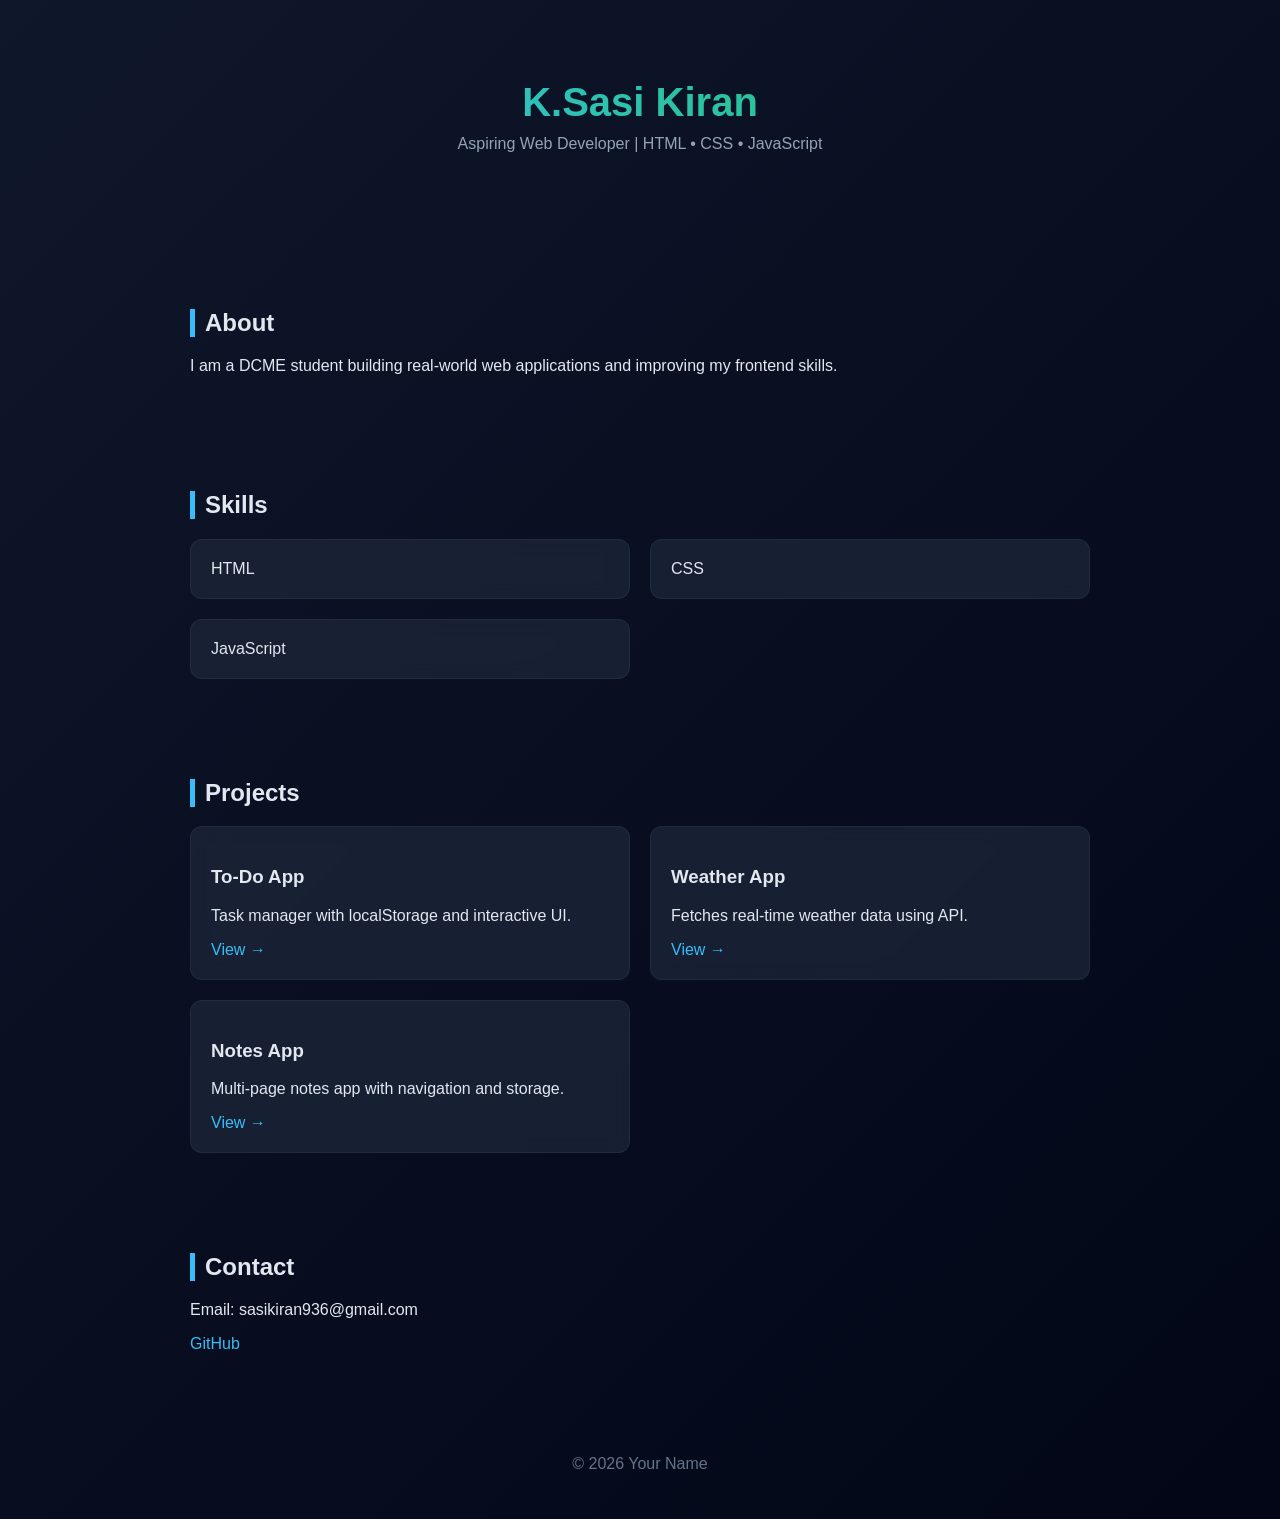
==== index.html @ 4ee96395 "Update link for Weather App in index.html" ====
<!DOCTYPE html>
<html lang="en">
<head>
<meta charset="UTF-8">
<meta name="viewport" content="width=device-width, initial-scale=1.0">
<title>Portfolio</title>

<style>
body {
  margin: 0;
  font-family: Arial, sans-serif;
  background: linear-gradient(135deg, #0f172a, #020617);
  color: #e2e8f0;
}

/* HEADER */
header {
  text-align: center;
  padding: 80px 20px;
}

header h1 {
  font-size: 40px;
  margin: 0;
  background: linear-gradient(90deg, #38bdf8, #22c55e);
  -webkit-background-clip: text;
  color: transparent;
}

header p {
  color: #94a3b8;
  margin-top: 10px;
}

/* SECTION */
section {
  max-width: 900px;
  margin: auto;
  padding: 40px 20px;
}

/* TITLES */
h2 {
  border-left: 5px solid #38bdf8;
  padding-left: 10px;
}

/* GRID */
.grid {
  display: grid;
  gap: 20px;
}

@media (min-width: 600px) {
  .grid {
    grid-template-columns: 1fr 1fr;
  }
}

/* CARD */
.card {
  background: rgba(30, 41, 59, 0.7);
  backdrop-filter: blur(10px);
  padding: 20px;
  border-radius: 12px;
  transition: all 0.4s ease;
  border: 1px solid rgba(255,255,255,0.05);
  opacity: 0;
  transform: translateY(40px);
}

/* HOVER EFFECT */
.card:hover {
  transform: translateY(-10px) scale(1.03);
  box-shadow: 0 20px 50px rgba(56,189,248,0.25);
}

/* LINK */
a {
  color: #38bdf8;
  text-decoration: none;
}

/* SCROLL ANIMATION ACTIVE */
.show {
  opacity: 1;
  transform: translateY(0);
}

/* STAGGER EFFECT */
.card:nth-child(1) { transition-delay: 0.1s; }
.card:nth-child(2) { transition-delay: 0.2s; }
.card:nth-child(3) { transition-delay: 0.3s; }

/* SECTION FADE */
.section {
  opacity: 0;
  transform: translateY(50px);
  transition: all 0.6s ease;
}

.section.show {
  opacity: 1;
  transform: translateY(0);
}

/* FOOTER */
footer {
  text-align: center;
  padding: 30px;
  color: #64748b;
}
</style>
</head>

<body>

<header class="section">
  <h1>K.Sasi Kiran</h1>
  <p>Aspiring Web Developer | HTML • CSS • JavaScript</p>
</header>

<section class="section">
  <h2>About</h2>
  <p>I am a DCME student building real-world web applications and improving my frontend skills.</p>
</section>

<section class="section">
  <h2>Skills</h2>
  <div class="grid">
    <div class="card">HTML</div>
    <div class="card">CSS</div>
    <div class="card">JavaScript</div>
  </div>
</section>

<section class="section">
  <h2>Projects</h2>
  <div class="grid">

    <div class="card">
      <h3>To-Do App</h3>
      <p>Task manager with localStorage and interactive UI.</p>
      <a href="https://sasikiran936-lab.github.io/Todo-app/" target="_blank">View →</a>
    </div>

    <div class="card">
      <h3>Weather App</h3>
      <p>Fetches real-time weather data using API.</p>
      <a href="https://sasikiran936-lab.github.io/Weatherapp/" target="_blank">View →</a>
    </div>

    <div class="card">
      <h3>Notes App</h3>
      <p>Multi-page notes app with navigation and storage.</p>
      <a href="https://sasikiran936-lab.github.io/notes-app/" target="_blank">View →</a>
    </div>

  </div>
</section>

<section class="section">
  <h2>Contact</h2>
  <p>Email: sasikiran936@gmail.com</p>
  <p>
    <a href="https://github.com/sasikiran936-lab" target="_blank">GitHub</a>
  </p>
</section>

<footer>
  <p>© 2026 Your Name</p>
</footer>

<script>
const observer = new IntersectionObserver((entries) => {
  entries.forEach(entry => {
    if (entry.isIntersecting) {
      entry.target.classList.add("show");
    }
  });
}, { threshold: 0.2 });

document.querySelectorAll(".section, .card").forEach(el => {
  observer.observe(el);
});
</script>

</body>
      </html>
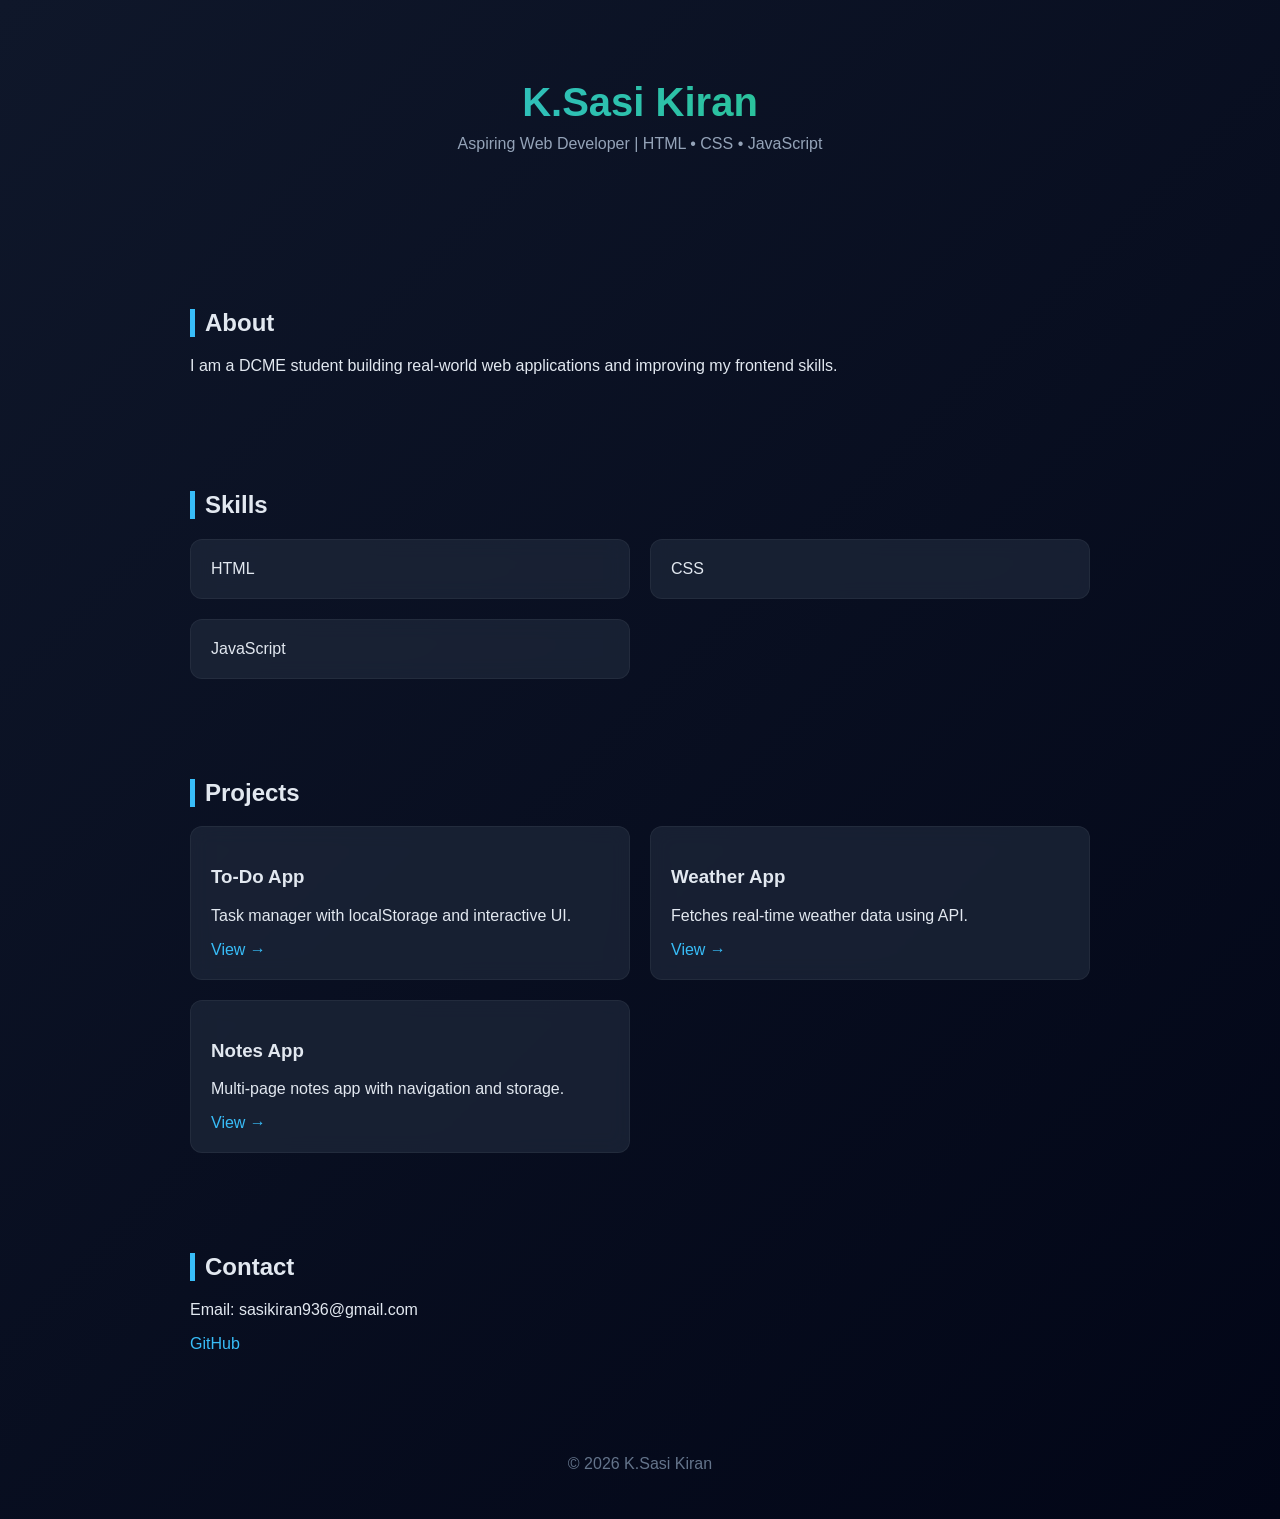
==== commit f904800c: "Update footer copyright name" ====
--- a/index.html
+++ b/index.html
@@ -168,7 +168,7 @@
 </section>
 
 <footer>
-  <p>© 2026 Your Name</p>
+  <p>© 2026 K.Sasi Kiran</p>
 </footer>
 
 <script>
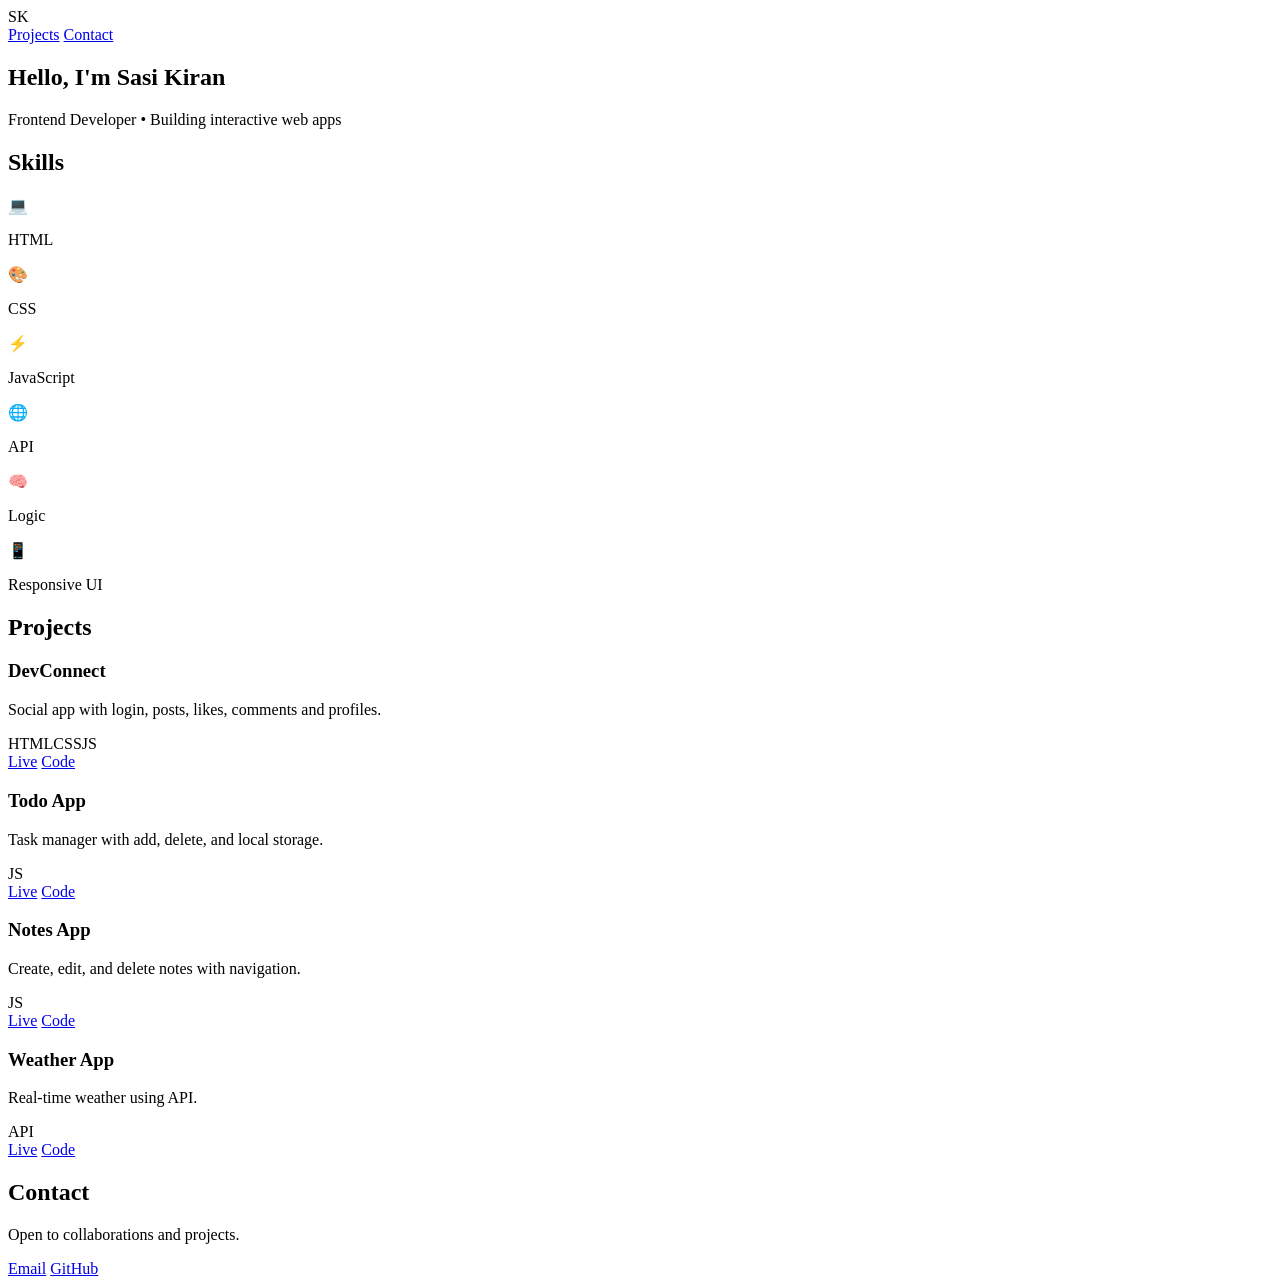
==== commit 9c4d6a88: "Refactor index.html for improved structure and content" ====
--- a/index.html
+++ b/index.html
@@ -1,189 +1,149 @@
 <!DOCTYPE html>
 <html lang="en">
 <head>
-<meta charset="UTF-8">
-<meta name="viewport" content="width=device-width, initial-scale=1.0">
-<title>Portfolio</title>
-
-<style>
-body {
-  margin: 0;
-  font-family: Arial, sans-serif;
-  background: linear-gradient(135deg, #0f172a, #020617);
-  color: #e2e8f0;
-}
-
-/* HEADER */
-header {
-  text-align: center;
-  padding: 80px 20px;
-}
-
-header h1 {
-  font-size: 40px;
-  margin: 0;
-  background: linear-gradient(90deg, #38bdf8, #22c55e);
-  -webkit-background-clip: text;
-  color: transparent;
-}
-
-header p {
-  color: #94a3b8;
-  margin-top: 10px;
-}
-
-/* SECTION */
-section {
-  max-width: 900px;
-  margin: auto;
-  padding: 40px 20px;
-}
-
-/* TITLES */
-h2 {
-  border-left: 5px solid #38bdf8;
-  padding-left: 10px;
-}
-
-/* GRID */
-.grid {
-  display: grid;
-  gap: 20px;
-}
-
-@media (min-width: 600px) {
-  .grid {
-    grid-template-columns: 1fr 1fr;
-  }
-}
-
-/* CARD */
-.card {
-  background: rgba(30, 41, 59, 0.7);
-  backdrop-filter: blur(10px);
-  padding: 20px;
-  border-radius: 12px;
-  transition: all 0.4s ease;
-  border: 1px solid rgba(255,255,255,0.05);
-  opacity: 0;
-  transform: translateY(40px);
-}
-
-/* HOVER EFFECT */
-.card:hover {
-  transform: translateY(-10px) scale(1.03);
-  box-shadow: 0 20px 50px rgba(56,189,248,0.25);
-}
-
-/* LINK */
-a {
-  color: #38bdf8;
-  text-decoration: none;
-}
-
-/* SCROLL ANIMATION ACTIVE */
-.show {
-  opacity: 1;
-  transform: translateY(0);
-}
-
-/* STAGGER EFFECT */
-.card:nth-child(1) { transition-delay: 0.1s; }
-.card:nth-child(2) { transition-delay: 0.2s; }
-.card:nth-child(3) { transition-delay: 0.3s; }
-
-/* SECTION FADE */
-.section {
-  opacity: 0;
-  transform: translateY(50px);
-  transition: all 0.6s ease;
-}
-
-.section.show {
-  opacity: 1;
-  transform: translateY(0);
-}
-
-/* FOOTER */
-footer {
-  text-align: center;
-  padding: 30px;
-  color: #64748b;
-}
-</style>
+  <meta charset="UTF-8" />
+  <meta name="viewport" content="width=device-width, initial-scale=1.0"/>
+  <title>Sasi Kiran | Portfolio</title>
+  <link rel="stylesheet" href="style.css" />
 </head>
-
 <body>
 
-<header class="section">
-  <h1>K.Sasi Kiran</h1>
-  <p>Aspiring Web Developer | HTML • CSS • JavaScript</p>
+<!-- NAV -->
+<header class="nav">
+  <div class="logo">SK</div>
+  <nav>
+    <a href="#projects">Projects</a>
+    <a href="#contact">Contact</a>
+  </nav>
 </header>
 
-<section class="section">
-  <h2>About</h2>
-  <p>I am a DCME student building real-world web applications and improving my frontend skills.</p>
+<!-- HERO -->
+<section class="hero">
+  <div class="blob blob1"></div>
+  <div class="blob blob2"></div>
+
+  <h1>Hello, I'm <span>Sasi Kiran</span></h1>
+  <p>Frontend Developer • Building interactive web apps</p>
 </section>
+<section id="skills" class="section">
+  <h2>Skills</h2>
 
-<section class="section">
-  <h2>Skills</h2>
-  <div class="grid">
-    <div class="card">HTML</div>
-    <div class="card">CSS</div>
-    <div class="card">JavaScript</div>
-  </div>
-</section>
+  <div class="skills-grid">
 
-<section class="section">
-  <h2>Projects</h2>
-  <div class="grid">
-
-    <div class="card">
-      <h3>To-Do App</h3>
-      <p>Task manager with localStorage and interactive UI.</p>
-      <a href="https://sasikiran936-lab.github.io/Todo-app/" target="_blank">View →</a>
+    <div class="skill-card">
+      <span>💻</span>
+      <p>HTML</p>
     </div>
 
-    <div class="card">
-      <h3>Weather App</h3>
-      <p>Fetches real-time weather data using API.</p>
-      <a href="https://sasikiran936-lab.github.io/Weatherapp/" target="_blank">View →</a>
+    <div class="skill-card">
+      <span>🎨</span>
+      <p>CSS</p>
     </div>
 
-    <div class="card">
-      <h3>Notes App</h3>
-      <p>Multi-page notes app with navigation and storage.</p>
-      <a href="https://sasikiran936-lab.github.io/notes-app/" target="_blank">View →</a>
+    <div class="skill-card">
+      <span>⚡</span>
+      <p>JavaScript</p>
+    </div>
+
+    <div class="skill-card">
+      <span>🌐</span>
+      <p>API</p>
+    </div>
+
+    <div class="skill-card">
+      <span>🧠</span>
+      <p>Logic</p>
+    </div>
+
+    <div class="skill-card">
+      <span>📱</span>
+      <p>Responsive UI</p>
     </div>
 
   </div>
 </section>
 
-<section class="section">
-  <h2>Contact</h2>
-  <p>Email: sasikiran936@gmail.com</p>
-  <p>
-    <a href="https://github.com/sasikiran936-lab" target="_blank">GitHub</a>
-  </p>
+<!-- PROJECTS -->
+<section id="projects" class="section">
+  <h2>Projects</h2>
+
+  <div class="grid">
+
+    <!-- DEVCONNECT -->
+    <div class="card">
+      <div class="shine"></div>
+      <h3>DevConnect</h3>
+      <p>Social app with login, posts, likes, comments and profiles.</p>
+
+      <div class="tags">
+        <span>HTML</span><span>CSS</span><span>JS</span>
+      </div>
+
+      <div class="actions">
+        <a href="https://sasikiran936-lab.github.io/devconnect/" target="_blank">Live</a>
+        <a href="https://github.com/sasikiran936-lab/devconnect" target="_blank">Code</a>
+      </div>
+    </div>
+
+    <!-- TODO -->
+    <div class="card">
+      <div class="shine"></div>
+      <h3>Todo App</h3>
+      <p>Task manager with add, delete, and local storage.</p>
+
+      <div class="tags"><span>JS</span></div>
+
+      <div class="actions">
+        <a href="https://sasikiran936-lab.github.io/Todo-app/" target="_blank">Live</a>
+        <a href="https://github.com/sasikiran936-lab/Todo-app" target="_blank">Code</a>
+      </div>
+    </div>
+
+    <!-- NOTES -->
+    <div class="card">
+      <div class="shine"></div>
+      <h3>Notes App</h3>
+      <p>Create, edit, and delete notes with navigation.</p>
+
+      <div class="tags"><span>JS</span></div>
+
+      <div class="actions">
+        <a href="https://sasikiran936-lab.github.io/Notes-app/" target="_blank">Live</a>
+        <a href="https://github.com/sasikiran936-lab/Notes-app" target="_blank">Code</a>
+      </div>
+    </div>
+
+    <!-- WEATHER -->
+    <div class="card">
+      <div class="shine"></div>
+      <h3>Weather App</h3>
+      <p>Real-time weather using API.</p>
+
+      <div class="tags"><span>API</span></div>
+
+      <div class="actions">
+        <a href="https://sasikiran936-lab.github.io/Weather-app/" target="_blank">Live</a>
+        <a href="https://github.com/sasikiran936-lab/Weather-app" target="_blank">Code</a>
+      </div>
+    </div>
+
+  </div>
 </section>
 
-<footer>
-  <p>© 2026 K.Sasi Kiran</p>
-</footer>
+<!-- CONTACT -->
+<section id="contact" class="section">
+  <h2>Contact</h2>
 
-<script>
-const observer = new IntersectionObserver((entries) => {
-  entries.forEach(entry => {
-    if (entry.isIntersecting) {
-      entry.target.classList.add("show");
-    }
-  });
-}, { threshold: 0.2 });
+  <div class="contact-box">
+    <p>Open to collaborations and projects.</p>
 
-document.querySelectorAll(".section, .card").forEach(el => {
-  observer.observe(el);
-});
-</script>
+    <div class="contact-actions">
+      <a href="mailto:your@email.com">Email</a>
+      <a href="https://github.com/sasikiran936-lab" target="_blank">GitHub</a>
+    </div>
+  </div>
+</section>
 
+<script src="script.js"></script>
 </body>
-      </html>
+    </html>
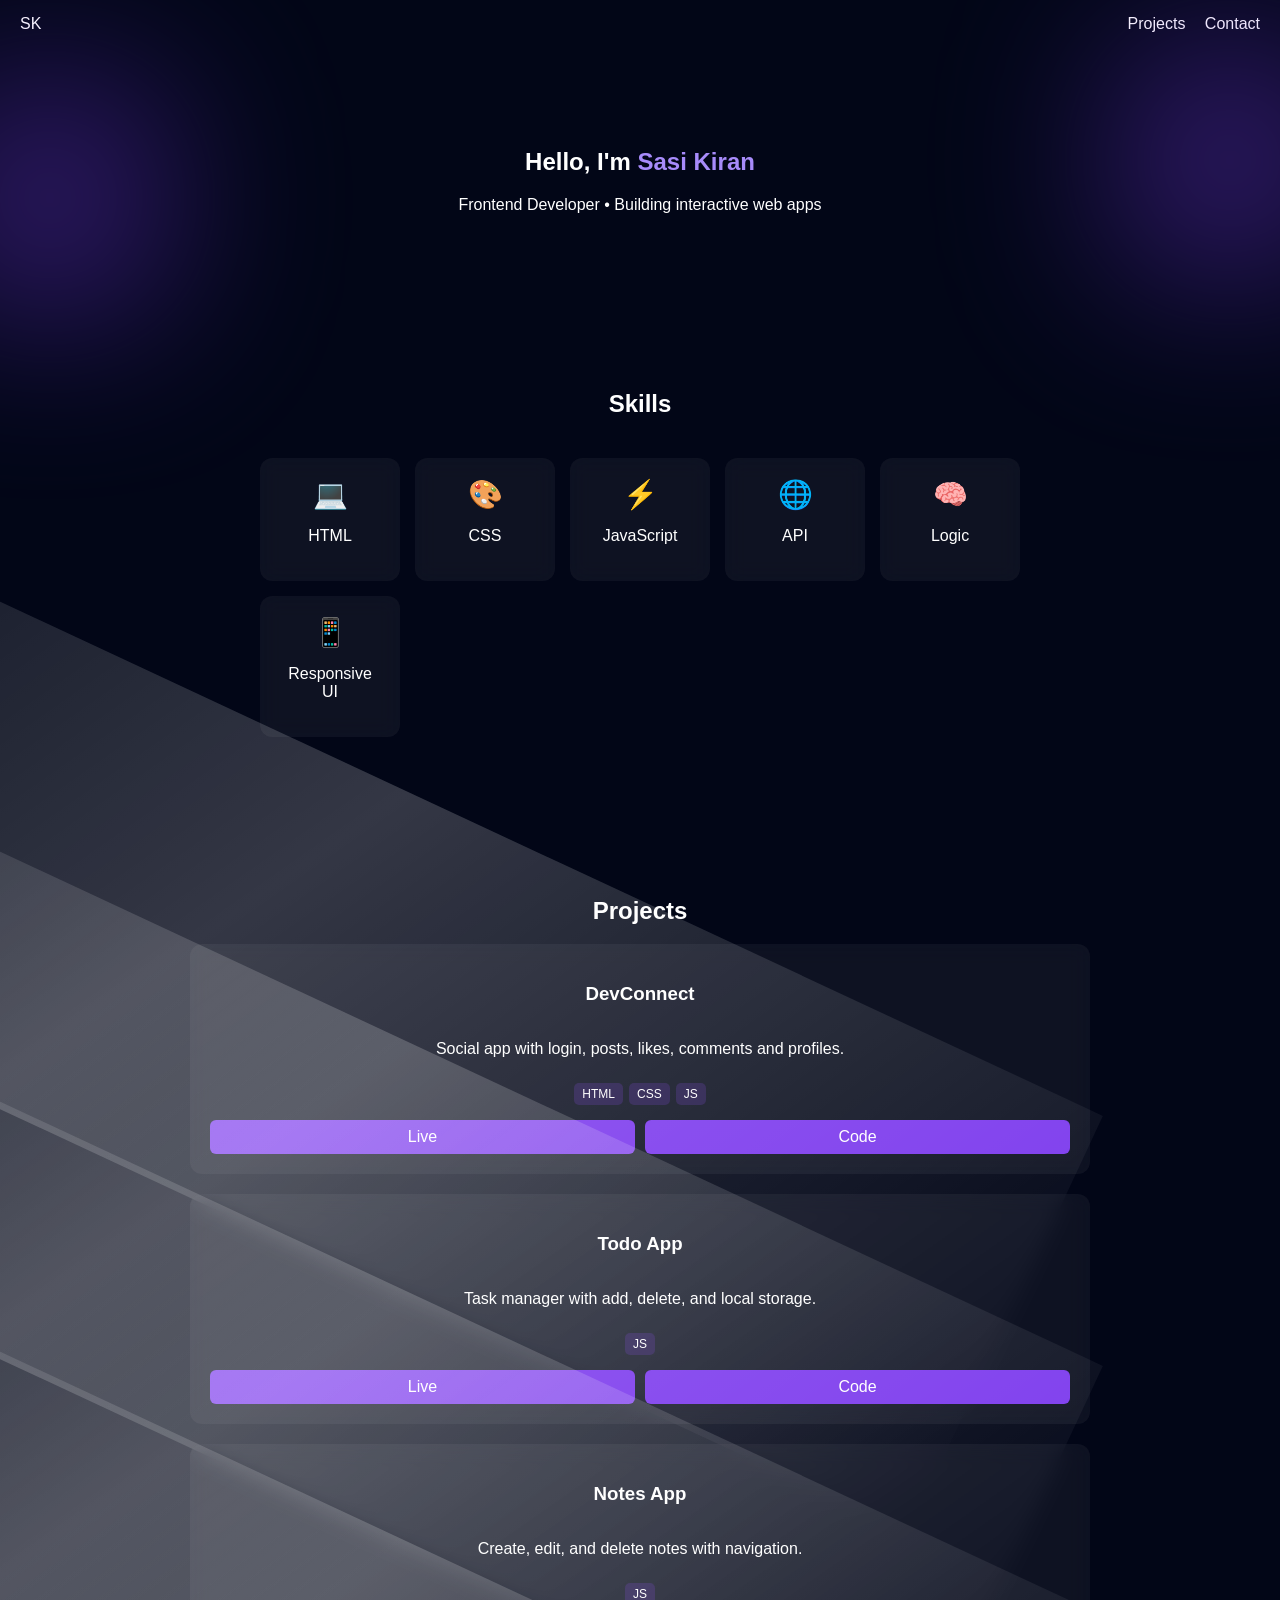
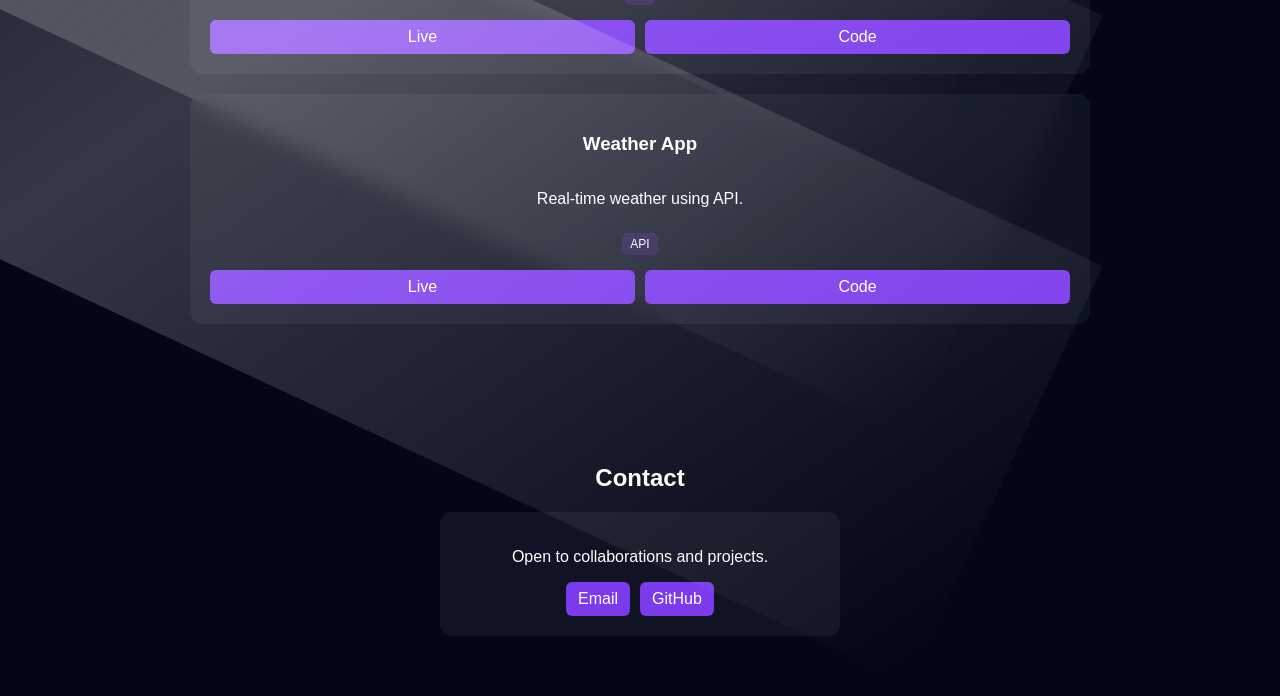
==== commit 411d2561: "Update links and email in index.html" ====
--- a/index.html
+++ b/index.html
@@ -108,8 +108,8 @@
       <div class="tags"><span>JS</span></div>
 
       <div class="actions">
-        <a href="https://sasikiran936-lab.github.io/Notes-app/" target="_blank">Live</a>
-        <a href="https://github.com/sasikiran936-lab/Notes-app" target="_blank">Code</a>
+        <a href="https://sasikiran936-lab.github.io/notes-app/" target="_blank">Live</a>
+        <a href="https://github.com/sasikiran936-lab/notes-app" target="_blank">Code</a>
       </div>
     </div>
 
@@ -122,8 +122,8 @@
       <div class="tags"><span>API</span></div>
 
       <div class="actions">
-        <a href="https://sasikiran936-lab.github.io/Weather-app/" target="_blank">Live</a>
-        <a href="https://github.com/sasikiran936-lab/Weather-app" target="_blank">Code</a>
+        <a href="https://sasikiran936-lab.github.io/Weatherapp/" target="_blank">Live</a>
+        <a href="https://github.com/sasikiran936-lab/Weatherapp" target="_blank">Code</a>
       </div>
     </div>
 
@@ -138,7 +138,7 @@
     <p>Open to collaborations and projects.</p>
 
     <div class="contact-actions">
-      <a href="mailto:your@email.com">Email</a>
+      <a href="mailto:sasikiran936@gmail.com">Email</a>
       <a href="https://github.com/sasikiran936-lab" target="_blank">GitHub</a>
     </div>
   </div>
--- a/style.css
+++ b/style.css
@@ -0,0 +1,211 @@
+* { box-sizing: border-box; }
+
+body {
+  margin: 0;
+  font-family: Arial;
+  background: #020617;
+  color: white;
+  overflow-x: hidden;
+}
+
+/* NAV */
+.nav {
+  display: flex;
+  justify-content: space-between;
+  padding: 15px 20px;
+  background: #020617;
+}
+
+.nav a {
+  margin-left: 15px;
+  text-decoration: none;
+  color: white;
+}
+
+/* HERO */
+.hero {
+  text-align: center;
+  padding: 80px 20px;
+  position: relative;
+}
+
+.hero span {
+  color: #a78bfa;
+}
+
+/* BLOBS */
+.blob {
+  position: absolute;
+  width: 300px;
+  height: 300px;
+  background: radial-gradient(circle,#7c3aed,transparent);
+  filter: blur(80px);
+  opacity: 0.5;
+}
+
+.blob1 { top: 0; left: -100px; }
+.blob2 { bottom: 0; right: -100px; }
+
+/* SECTION */
+.section {
+  padding: 60px 20px;
+  text-align: center;
+}
+
+/* GRID */
+.grid {
+  display: grid;
+  gap: 20px;
+  max-width: 900px;
+  margin: auto;
+}
+
+/* CARD */
+.card {
+  position: relative;
+  background: rgba(255,255,255,0.05);
+  backdrop-filter: blur(10px);
+  padding: 20px;
+  border-radius: 12px;
+
+  display: flex;
+  flex-direction: column;
+  justify-content: space-between;
+
+  min-height: 230px;
+
+  opacity: 0;
+  transform: translateY(30px);
+  transition: 0.4s;
+}
+
+/* HOVER */
+.card:hover {
+  transform: translateY(-8px) scale(1.02);
+}
+
+/* SHINE */
+.shine {
+  position: absolute;
+  width: 200%;
+  height: 200%;
+  background: linear-gradient(120deg,transparent,rgba(255,255,255,0.2),transparent);
+  transform: rotate(25deg);
+  top: -100%;
+  left: -100%;
+}
+
+.card:hover .shine {
+  animation: shineMove 1s;
+}
+
+@keyframes shineMove {
+  to { top: 100%; left: 100%; }
+}
+
+/* TAGS */
+.tags {
+  margin-top: 10px;
+}
+
+.tags span {
+  background: rgba(124,58,237,0.2);
+  padding: 4px 8px;
+  border-radius: 5px;
+  font-size: 12px;
+  margin: 3px;
+}
+
+/* BUTTONS */
+.actions {
+  display: flex;
+  gap: 10px;
+  margin-top: auto;
+}
+
+.actions a {
+  flex: 1;
+  text-align: center;
+  padding: 8px;
+  background: #7c3aed;
+  border-radius: 6px;
+  text-decoration: none;
+  color: white;
+}
+
+.actions a:hover {
+  background: #a78bfa;
+}
+
+/* CONTACT */
+.contact-box {
+  max-width: 400px;
+  margin: auto;
+  background: rgba(255,255,255,0.05);
+  padding: 20px;
+  border-radius: 12px;
+}
+
+.contact-actions {
+  margin-top: 15px;
+  display: flex;
+  gap: 10px;
+  justify-content: center;
+}
+
+.contact-actions a {
+  padding: 8px 12px;
+  background: #7c3aed;
+  border-radius: 6px;
+  text-decoration: none;
+  color: white;
+}
+
+/* SCROLL ANIMATION */
+.show {
+  opacity: 1;
+  transform: translateY(0);
+}
+/* SKILLS GRID */
+.skills-grid {
+  display: grid;
+  grid-template-columns: repeat(auto-fit, minmax(120px, 1fr));
+  gap: 15px;
+  max-width: 800px;
+  margin: auto;
+  padding: 20px;
+}
+
+/* SKILL CARD */
+.skill-card {
+  background: rgba(255,255,255,0.05);
+  backdrop-filter: blur(10px);
+  padding: 20px;
+  border-radius: 12px;
+  text-align: center;
+
+  transition: 0.3s;
+
+  opacity: 0;
+  transform: translateY(30px);
+}
+
+/* ICON */
+.skill-card span {
+  font-size: 28px;
+  display: block;
+  margin-bottom: 8px;
+}
+
+/* HOVER */
+.skill-card:hover {
+  transform: translateY(-6px) scale(1.05);
+  background: rgba(124,58,237,0.2);
+}
+
+/* SHOW ANIMATION */
+.skill-card.show {
+  opacity: 1;
+  transform: translateY(0);
+  transition: 0.5s ease;
+}
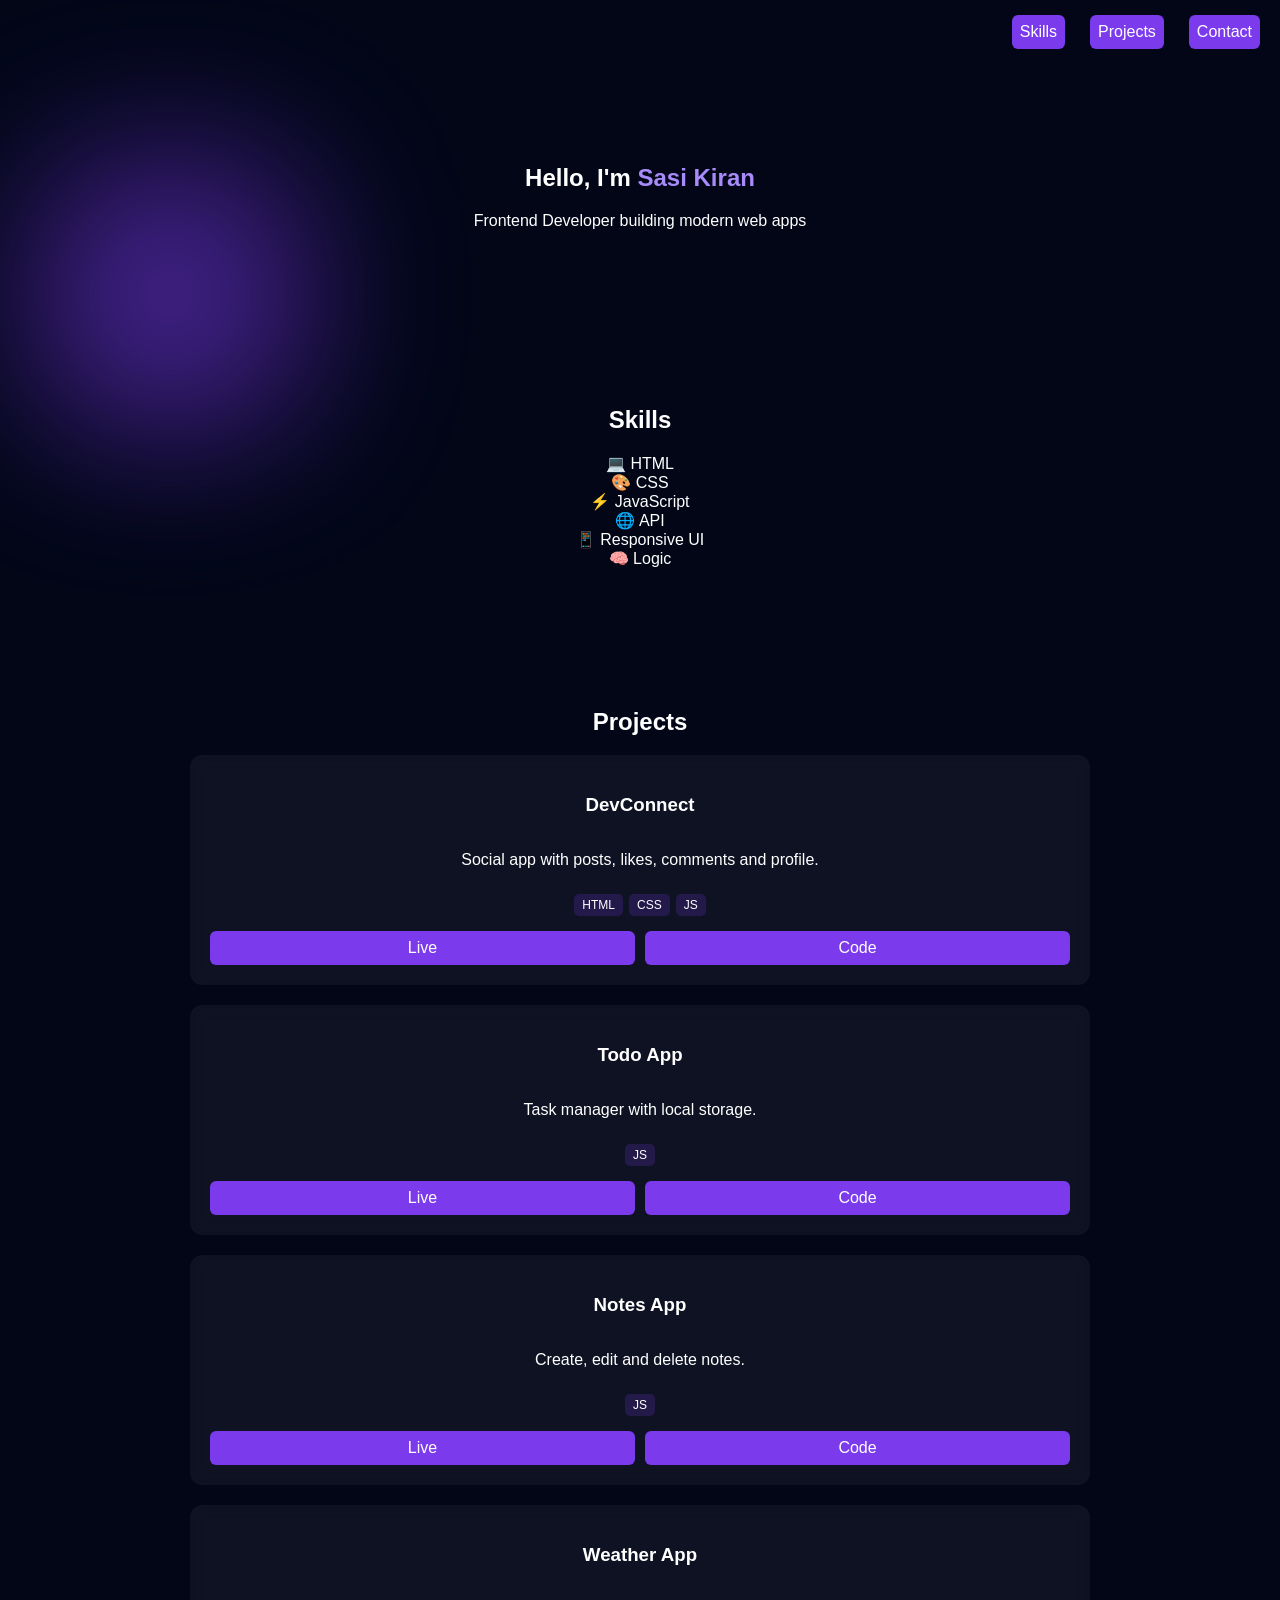
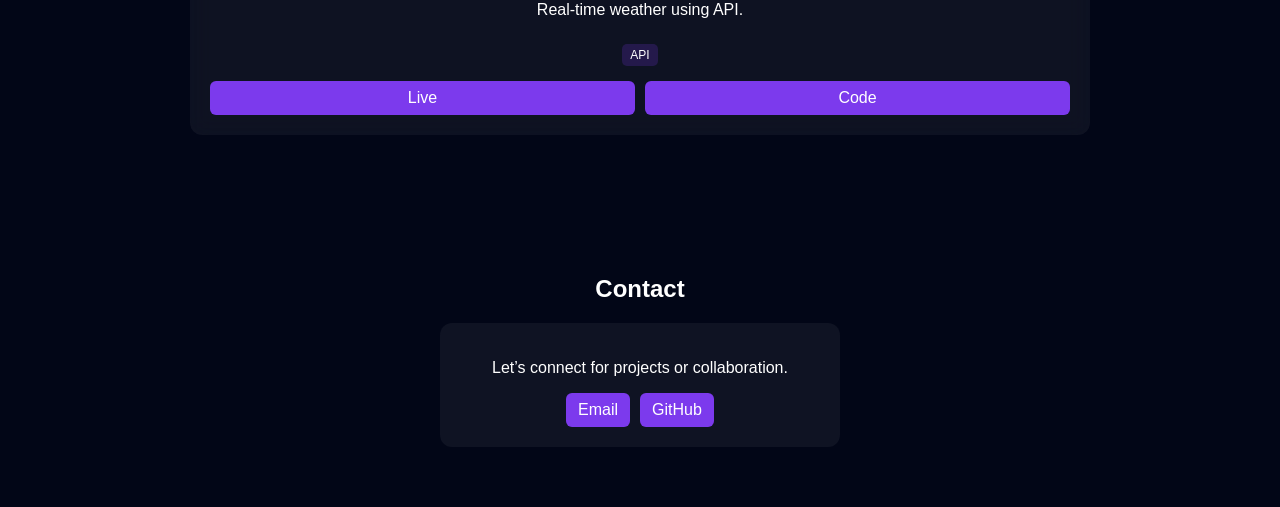
==== commit 5da22f4a: "Refactor index.html for improved layout and content Updated HTML structure and content for portfolio" ====
--- a/index.html
+++ b/index.html
@@ -1,64 +1,44 @@
 <!DOCTYPE html>
-<html lang="en">
+<html>
 <head>
-  <meta charset="UTF-8" />
-  <meta name="viewport" content="width=device-width, initial-scale=1.0"/>
-  <title>Sasi Kiran | Portfolio</title>
-  <link rel="stylesheet" href="style.css" />
+  <title>Sasi Kiran Portfolio</title>
+  <meta name="viewport" content="width=device-width, initial-scale=1.0">
+  <link rel="stylesheet" href="style.css">
 </head>
+
 <body>
 
 <!-- NAV -->
-<header class="nav">
-  <div class="logo">SK</div>
-  <nav>
+<nav class="nav">
+  <div device-width="20%"></div>
+  <div class="actions" align="">
+    <a href="#skills">Skills</a>
     <a href="#projects">Projects</a>
     <a href="#contact">Contact</a>
-  </nav>
-</header>
+  </div>
+</nav>
 
 <!-- HERO -->
 <section class="hero">
-  <div class="blob blob1"></div>
-  <div class="blob blob2"></div>
+  <div class="blob b1"></div>
+  <div class="blob b2"></div>
 
   <h1>Hello, I'm <span>Sasi Kiran</span></h1>
-  <p>Frontend Developer • Building interactive web apps</p>
+  <p>Frontend Developer building modern web apps</p>
 </section>
+
+<!-- SKILLS -->
 <section id="skills" class="section">
   <h2>Skills</h2>
 
-  <div class="skills-grid">
+  <div class="skills">
 
-    <div class="skill-card">
-      <span>💻</span>
-      <p>HTML</p>
-    </div>
-
-    <div class="skill-card">
-      <span>🎨</span>
-      <p>CSS</p>
-    </div>
-
-    <div class="skill-card">
-      <span>⚡</span>
-      <p>JavaScript</p>
-    </div>
-
-    <div class="skill-card">
-      <span>🌐</span>
-      <p>API</p>
-    </div>
-
-    <div class="skill-card">
-      <span>🧠</span>
-      <p>Logic</p>
-    </div>
-
-    <div class="skill-card">
-      <span>📱</span>
-      <p>Responsive UI</p>
-    </div>
+    <div class="skill">💻 HTML</div>
+    <div class="skill">🎨 CSS</div>
+    <div class="skill">⚡ JavaScript</div>
+    <div class="skill">🌐 API</div>
+    <div class="skill">📱 Responsive UI</div>
+    <div class="skill">🧠 Logic</div>
 
   </div>
 </section>
@@ -69,61 +49,43 @@
 
   <div class="grid">
 
-    <!-- DEVCONNECT -->
     <div class="card">
-      <div class="shine"></div>
       <h3>DevConnect</h3>
-      <p>Social app with login, posts, likes, comments and profiles.</p>
-
-      <div class="tags">
-        <span>HTML</span><span>CSS</span><span>JS</span>
-      </div>
-
+      <p>Social app with posts, likes, comments and profile.</p>
+      <div class="tags"><span>HTML</span><span>CSS</span><span>JS</span></div>
       <div class="actions">
         <a href="https://sasikiran936-lab.github.io/devconnect/" target="_blank">Live</a>
         <a href="https://github.com/sasikiran936-lab/devconnect" target="_blank">Code</a>
       </div>
     </div>
 
-    <!-- TODO -->
     <div class="card">
-      <div class="shine"></div>
       <h3>Todo App</h3>
-      <p>Task manager with add, delete, and local storage.</p>
-
+      <p>Task manager with local storage.</p>
       <div class="tags"><span>JS</span></div>
-
       <div class="actions">
         <a href="https://sasikiran936-lab.github.io/Todo-app/" target="_blank">Live</a>
         <a href="https://github.com/sasikiran936-lab/Todo-app" target="_blank">Code</a>
       </div>
     </div>
 
-    <!-- NOTES -->
     <div class="card">
-      <div class="shine"></div>
       <h3>Notes App</h3>
-      <p>Create, edit, and delete notes with navigation.</p>
-
+      <p>Create, edit and delete notes.</p>
       <div class="tags"><span>JS</span></div>
-
       <div class="actions">
-        <a href="https://sasikiran936-lab.github.io/notes-app/" target="_blank">Live</a>
-        <a href="https://github.com/sasikiran936-lab/notes-app" target="_blank">Code</a>
+        <a href="https://sasikiran936-lab.github.io/Notes-app/" target="_blank">Live</a>
+        <a href="https://github.com/sasikiran936-lab/Notes-app" target="_blank">Code</a>
       </div>
     </div>
 
-    <!-- WEATHER -->
     <div class="card">
-      <div class="shine"></div>
       <h3>Weather App</h3>
       <p>Real-time weather using API.</p>
-
       <div class="tags"><span>API</span></div>
-
       <div class="actions">
-        <a href="https://sasikiran936-lab.github.io/Weatherapp/" target="_blank">Live</a>
-        <a href="https://github.com/sasikiran936-lab/Weatherapp" target="_blank">Code</a>
+        <a href="https://sasikiran936-lab.github.io/Weather-app/" target="_blank">Live</a>
+        <a href="https://github.com/sasikiran936-lab/Weather-app" target="_blank">Code</a>
       </div>
     </div>
 
@@ -135,8 +97,7 @@
   <h2>Contact</h2>
 
   <div class="contact-box">
-    <p>Open to collaborations and projects.</p>
-
+    <p>Let’s connect for projects or collaboration.</p>
     <div class="contact-actions">
       <a href="mailto:sasikiran936@gmail.com">Email</a>
       <a href="https://github.com/sasikiran936-lab" target="_blank">GitHub</a>
@@ -146,4 +107,4 @@
 
 <script src="script.js"></script>
 </body>
-    </html>
+          </html>
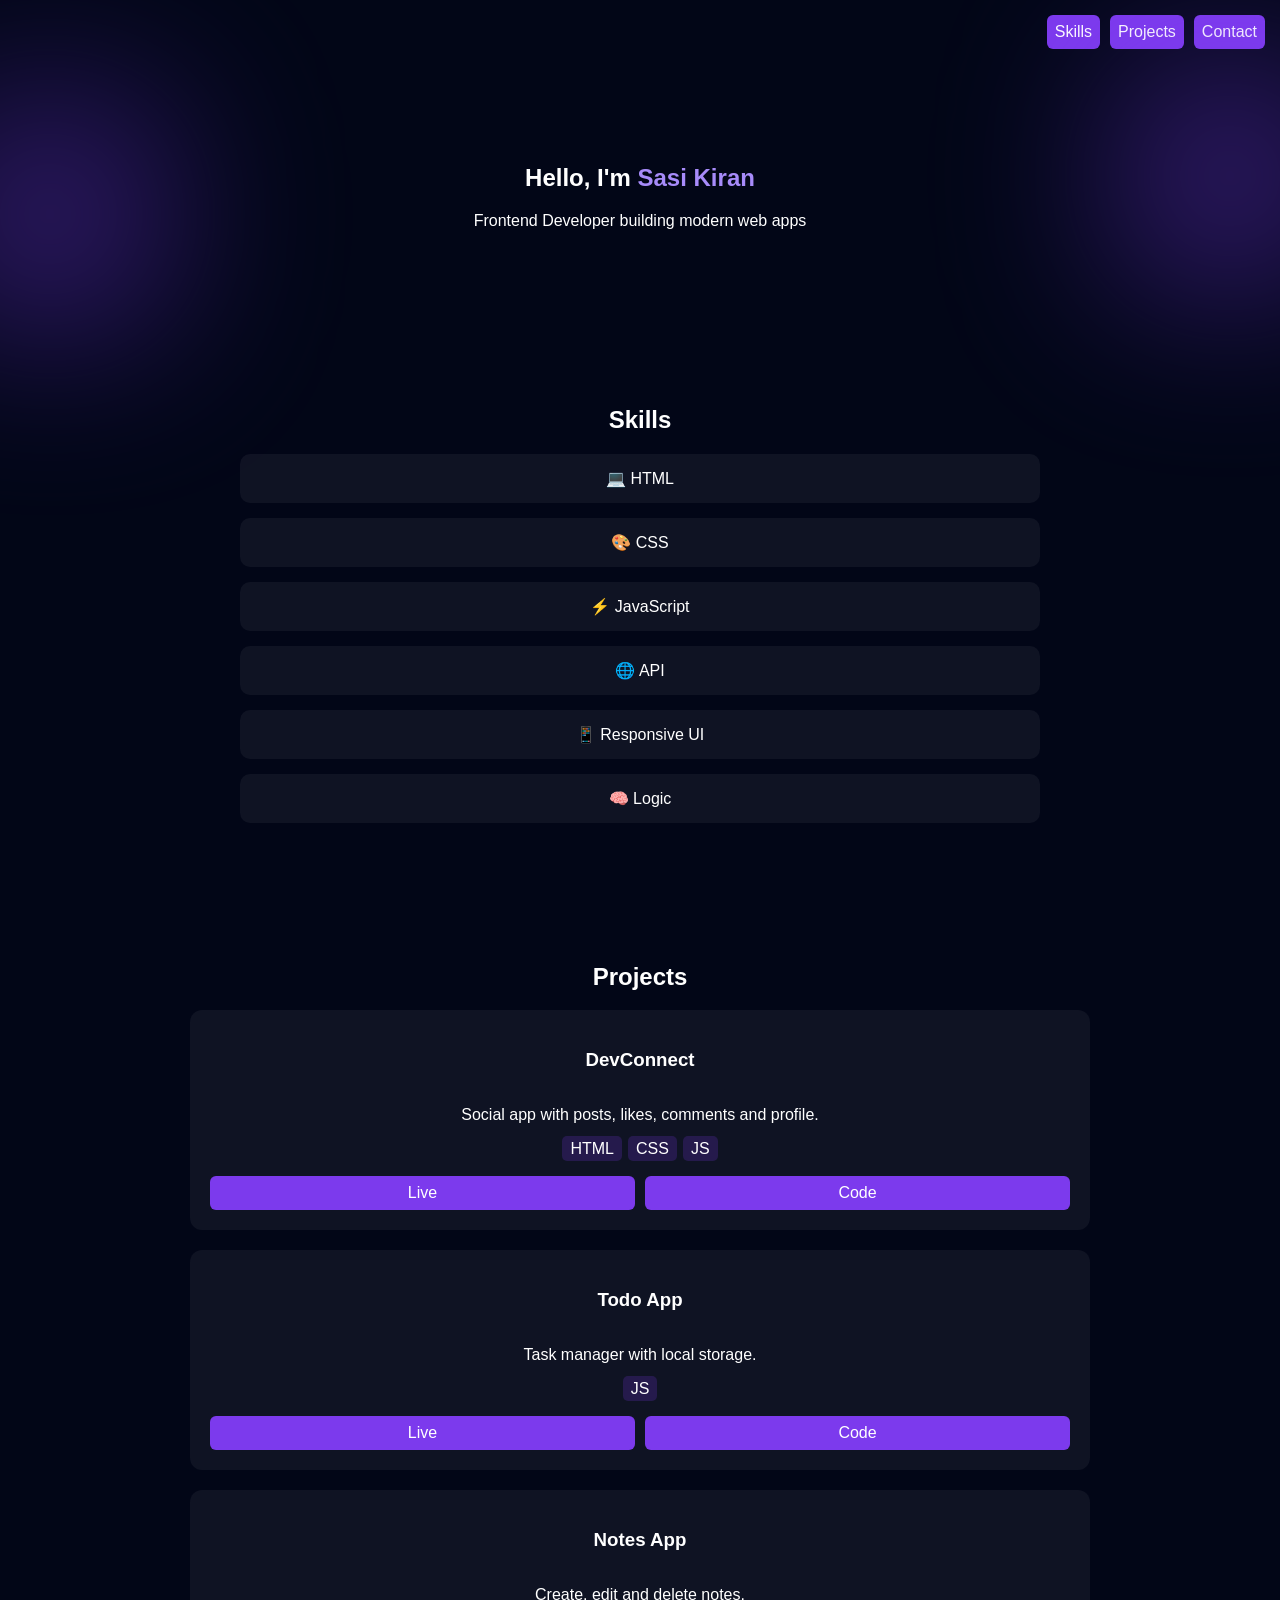
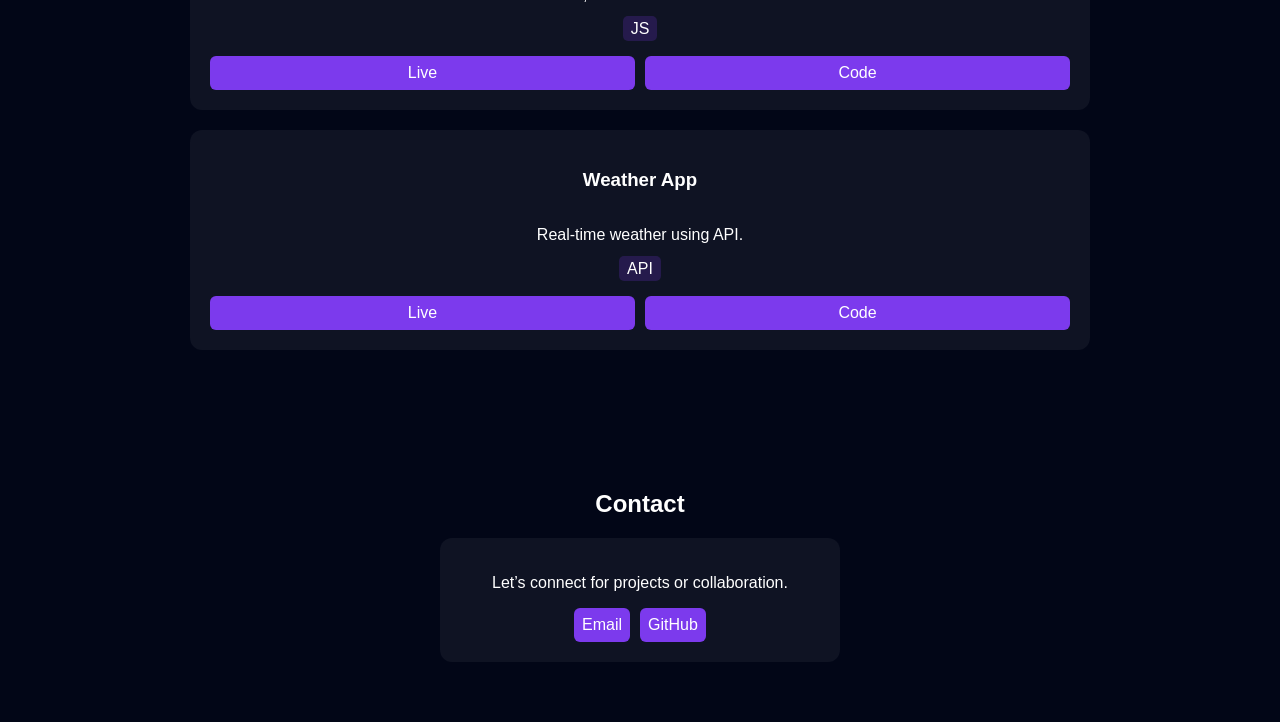
==== commit 36305db4: "Update links for Notes and Weather apps" ====
--- a/index.html
+++ b/index.html
@@ -74,8 +74,8 @@
       <p>Create, edit and delete notes.</p>
       <div class="tags"><span>JS</span></div>
       <div class="actions">
-        <a href="https://sasikiran936-lab.github.io/Notes-app/" target="_blank">Live</a>
-        <a href="https://github.com/sasikiran936-lab/Notes-app" target="_blank">Code</a>
+        <a href="https://sasikiran936-lab.github.io/notes-app/" target="_blank">Live</a>
+        <a href="https://github.com/sasikiran936-lab/notes-app" target="_blank">Code</a>
       </div>
     </div>
 
@@ -84,8 +84,8 @@
       <p>Real-time weather using API.</p>
       <div class="tags"><span>API</span></div>
       <div class="actions">
-        <a href="https://sasikiran936-lab.github.io/Weather-app/" target="_blank">Live</a>
-        <a href="https://github.com/sasikiran936-lab/Weather-app" target="_blank">Code</a>
+        <a href="https://sasikiran936-lab.github.io/Weatherapp/" target="_blank">Live</a>
+        <a href="https://github.com/sasikiran936-lab/Weatherapp" target="_blank">Code</a>
       </div>
     </div>
 
--- a/style.css
+++ b/style.css
@@ -5,21 +5,13 @@
   font-family: Arial;
   background: #020617;
   color: white;
-  overflow-x: hidden;
 }
 
 /* NAV */
 .nav {
   display: flex;
   justify-content: space-between;
-  padding: 15px 20px;
-  background: #020617;
-}
-
-.nav a {
-  margin-left: 15px;
-  text-decoration: none;
-  color: white;
+  padding: 15px;
 }
 
 /* HERO */
@@ -29,9 +21,7 @@
   position: relative;
 }
 
-.hero span {
-  color: #a78bfa;
-}
+.hero span { color: #a78bfa; }
 
 /* BLOBS */
 .blob {
@@ -43,8 +33,8 @@
   opacity: 0.5;
 }
 
-.blob1 { top: 0; left: -100px; }
-.blob2 { bottom: 0; right: -100px; }
+.b1 { top: 0; left: -100px; }
+.b2 { bottom: 0; right: -100px; }
 
 /* SECTION */
 .section {
@@ -52,7 +42,26 @@
   text-align: center;
 }
 
-/* GRID */
+/* SKILLS */
+.skills {
+  display: grid;
+  gap: 15px;
+  max-width: 800px;
+  margin: auto;
+}
+
+.skill {
+  background: rgba(255,255,255,0.05);
+  padding: 15px;
+  border-radius: 10px;
+  transition: 0.3s;
+}
+
+.skill:hover {
+  transform: scale(1.05);
+}
+
+/* PROJECT GRID */
 .grid {
   display: grid;
   gap: 20px;
@@ -62,58 +71,29 @@
 
 /* CARD */
 .card {
-  position: relative;
   background: rgba(255,255,255,0.05);
-  backdrop-filter: blur(10px);
   padding: 20px;
   border-radius: 12px;
 
   display: flex;
   flex-direction: column;
-  justify-content: space-between;
-
-  min-height: 230px;
+  min-height: 220px;
 
   opacity: 0;
   transform: translateY(30px);
   transition: 0.4s;
 }
 
-/* HOVER */
 .card:hover {
-  transform: translateY(-8px) scale(1.02);
-}
-
-/* SHINE */
-.shine {
-  position: absolute;
-  width: 200%;
-  height: 200%;
-  background: linear-gradient(120deg,transparent,rgba(255,255,255,0.2),transparent);
-  transform: rotate(25deg);
-  top: -100%;
-  left: -100%;
-}
-
-.card:hover .shine {
-  animation: shineMove 1s;
-}
-
-@keyframes shineMove {
-  to { top: 100%; left: 100%; }
+  transform: translateY(-8px);
 }
 
 /* TAGS */
-.tags {
-  margin-top: 10px;
-}
-
 .tags span {
   background: rgba(124,58,237,0.2);
   padding: 4px 8px;
+  margin: 3px;
   border-radius: 5px;
-  font-size: 12px;
-  margin: 3px;
 }
 
 /* BUTTONS */
@@ -133,10 +113,6 @@
   color: white;
 }
 
-.actions a:hover {
-  background: #a78bfa;
-}
-
 /* CONTACT */
 .contact-box {
   max-width: 400px;
@@ -147,65 +123,22 @@
 }
 
 .contact-actions {
-  margin-top: 15px;
+  margin-top: 10px;
   display: flex;
   gap: 10px;
   justify-content: center;
 }
 
 .contact-actions a {
-  padding: 8px 12px;
+  padding: 8px;
   background: #7c3aed;
   border-radius: 6px;
   text-decoration: none;
   color: white;
 }
 
-/* SCROLL ANIMATION */
+/* SHOW ANIMATION */
 .show {
   opacity: 1;
   transform: translateY(0);
 }
-/* SKILLS GRID */
-.skills-grid {
-  display: grid;
-  grid-template-columns: repeat(auto-fit, minmax(120px, 1fr));
-  gap: 15px;
-  max-width: 800px;
-  margin: auto;
-  padding: 20px;
-}
-
-/* SKILL CARD */
-.skill-card {
-  background: rgba(255,255,255,0.05);
-  backdrop-filter: blur(10px);
-  padding: 20px;
-  border-radius: 12px;
-  text-align: center;
-
-  transition: 0.3s;
-
-  opacity: 0;
-  transform: translateY(30px);
-}
-
-/* ICON */
-.skill-card span {
-  font-size: 28px;
-  display: block;
-  margin-bottom: 8px;
-}
-
-/* HOVER */
-.skill-card:hover {
-  transform: translateY(-6px) scale(1.05);
-  background: rgba(124,58,237,0.2);
-}
-
-/* SHOW ANIMATION */
-.skill-card.show {
-  opacity: 1;
-  transform: translateY(0);
-  transition: 0.5s ease;
-}
